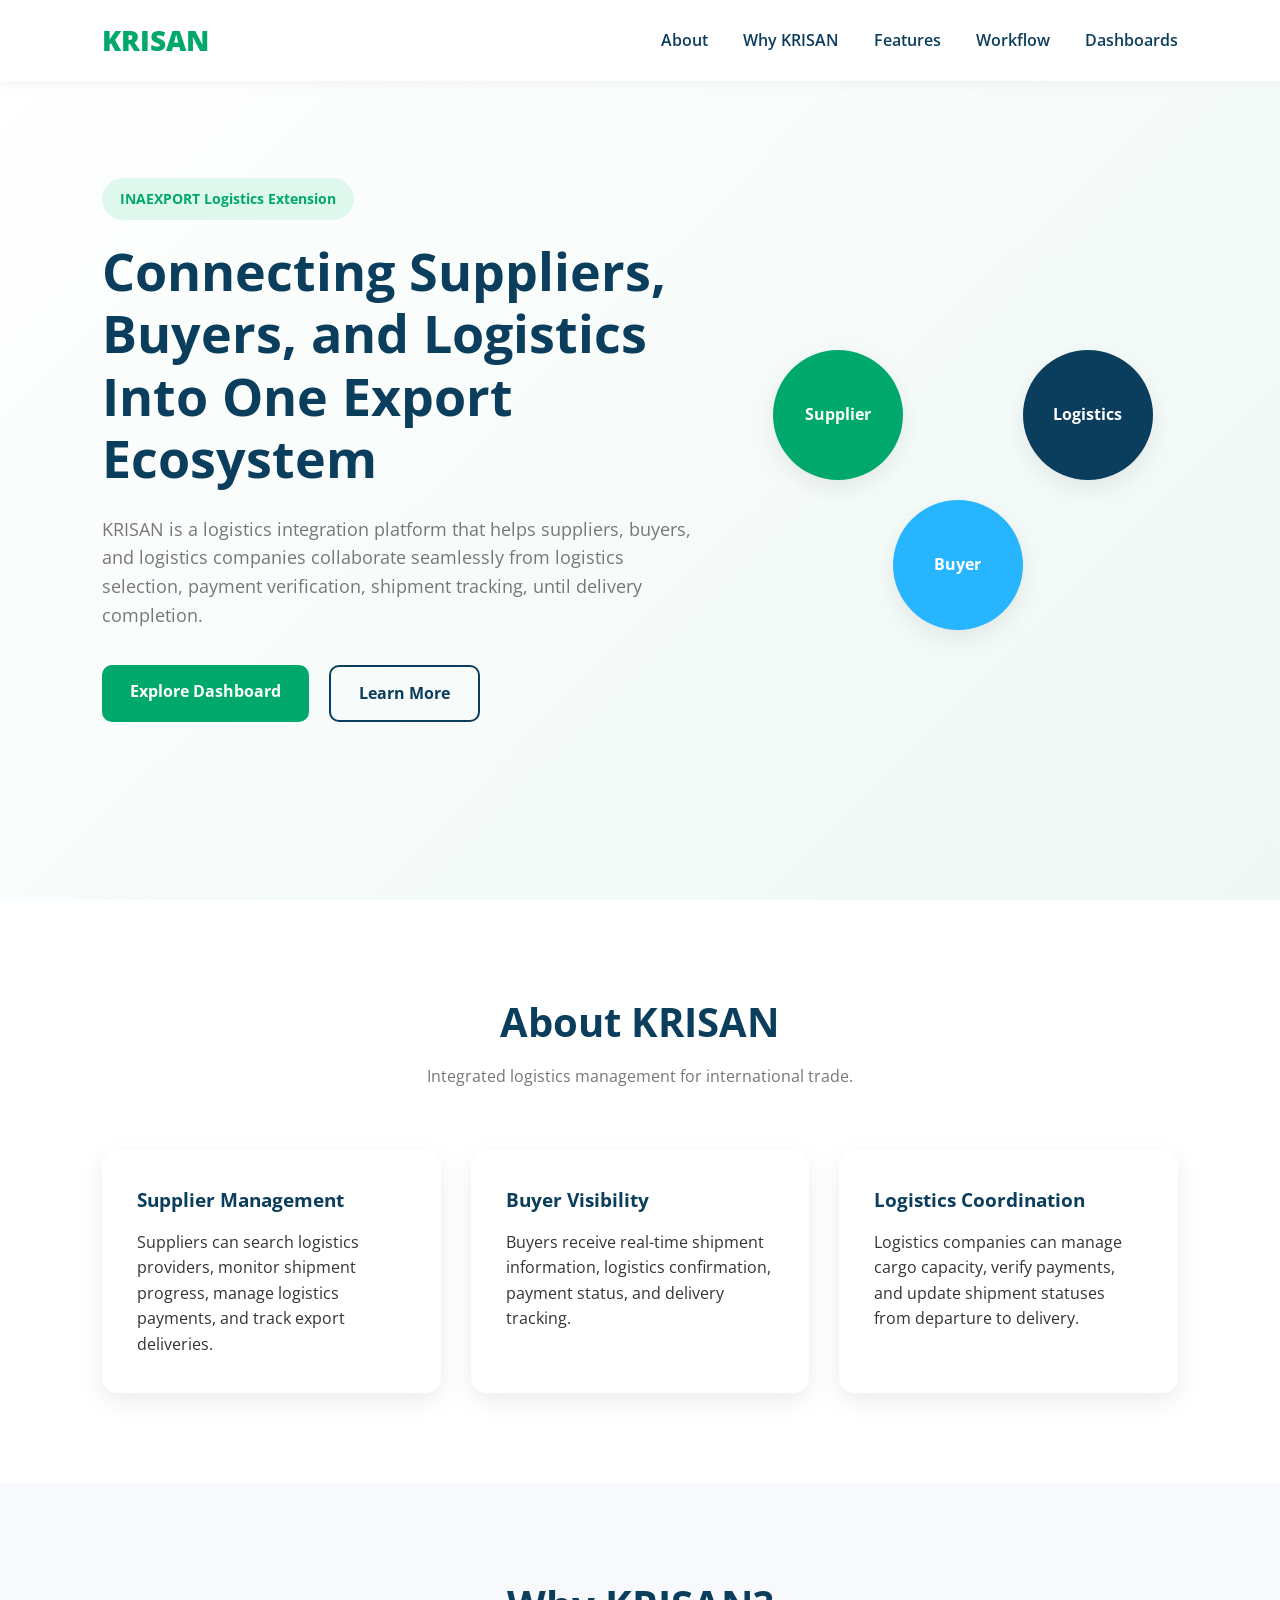
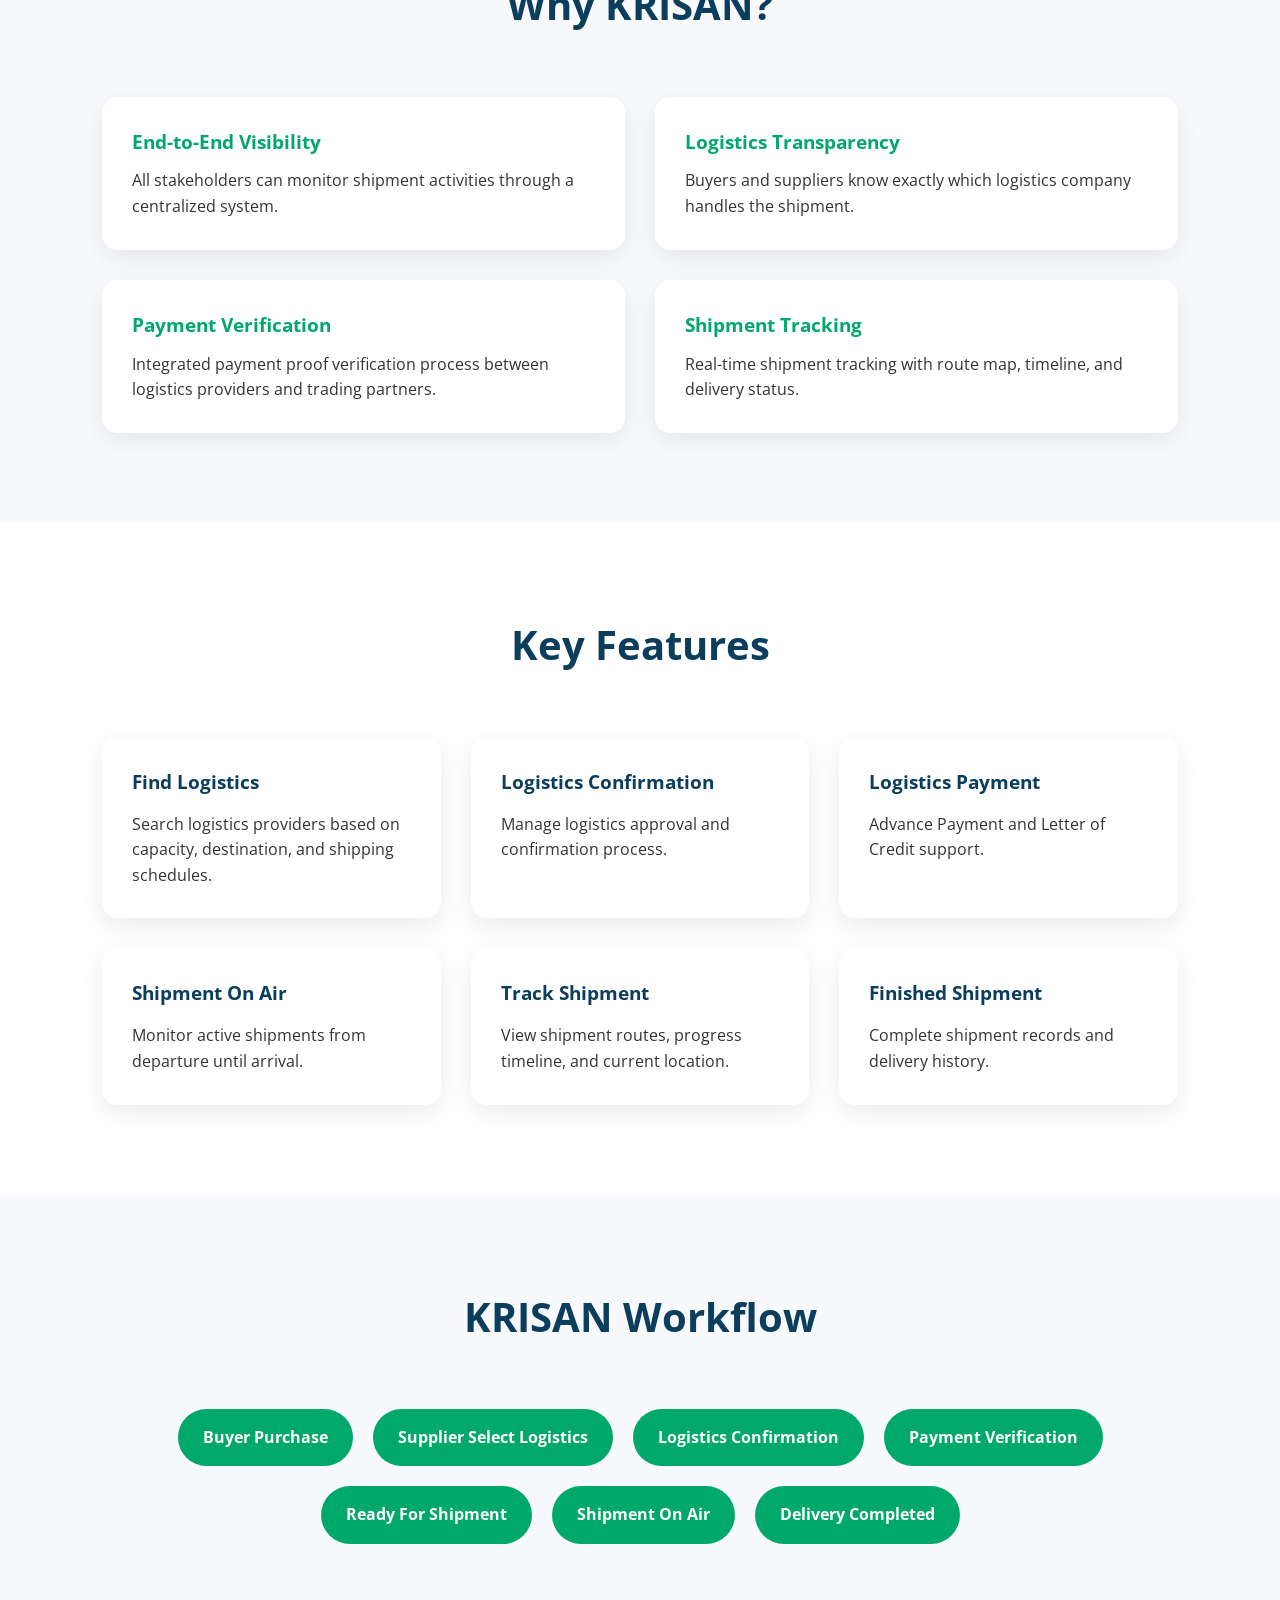
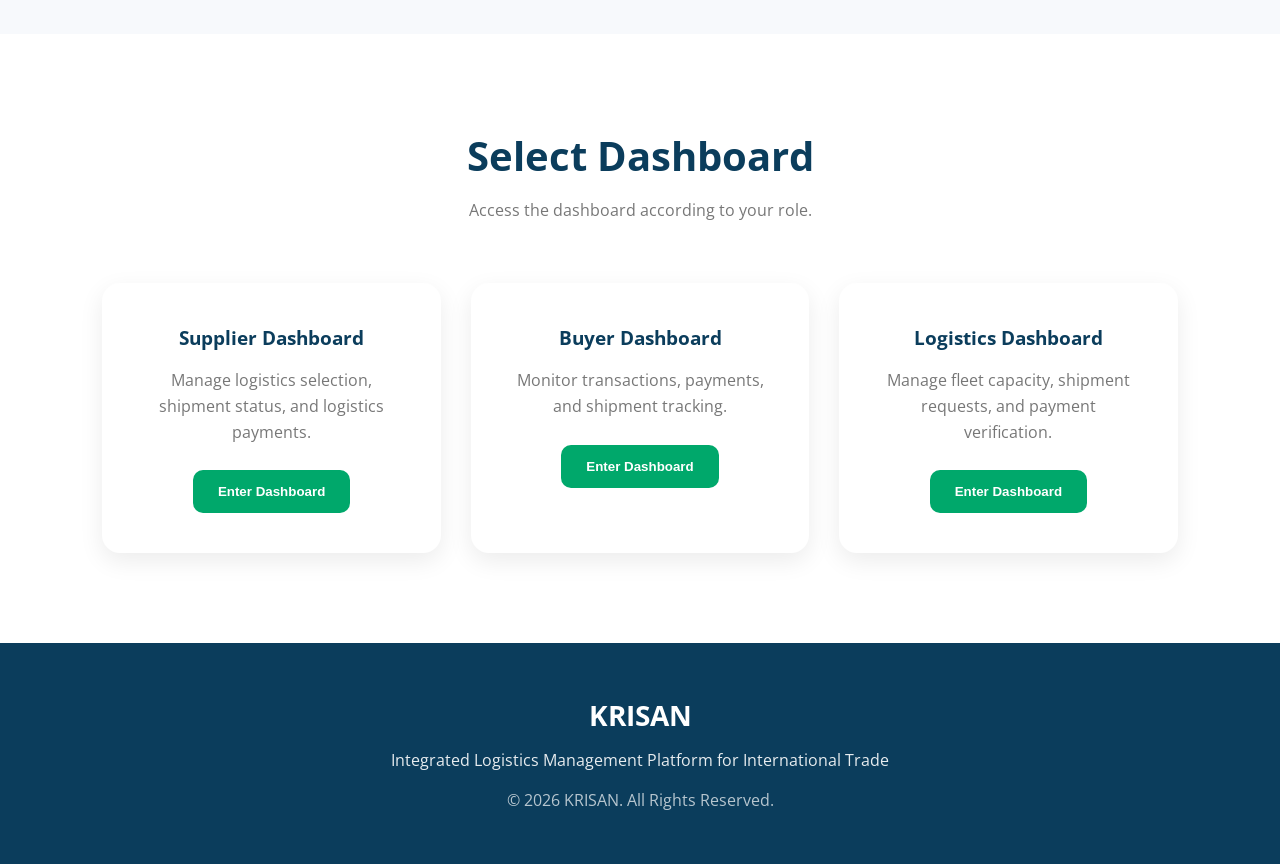
==== index.html @ 483bee22 "new" ====
<!DOCTYPE html>
<html lang="en">
<head>
    <meta charset="UTF-8">
    <meta name="viewport" content="width=device-width, initial-scale=1.0">
    <title>KRISAN - Logistics Integration Platform</title>

    <!-- Open Sans -->
    <link href="https://fonts.googleapis.com/css2?family=Open+Sans:wght@300;400;500;600;700;800&display=swap" rel="stylesheet">

    <link rel="stylesheet" href="style.css">
</head>
<body>

    <!-- ================= NAVBAR ================= -->

    <nav class="navbar">
        <div class="logo">
            KRISAN
        </div>

        <ul class="nav-links">
            <li><a href="#about">About</a></li>
            <li><a href="#why">Why KRISAN</a></li>
            <li><a href="#features">Features</a></li>
            <li><a href="#workflow">Workflow</a></li>
            <li><a href="#dashboards">Dashboards</a></li>
        </ul>
    </nav>

    <!-- ================= HERO ================= -->

    <section class="hero">

        <div class="hero-content">

            <span class="hero-badge">
                INAEXPORT Logistics Extension
            </span>

            <h1>
                Connecting Suppliers, Buyers, and Logistics
                Into One Export Ecosystem
            </h1>

            <p>
                KRISAN is a logistics integration platform that helps
                suppliers, buyers, and logistics companies collaborate
                seamlessly from logistics selection, payment verification,
                shipment tracking, until delivery completion.
            </p>

            <div class="hero-buttons">
                <a href="#dashboards" class="btn-primary">
                    Explore Dashboard
                </a>

                <a href="#workflow" class="btn-secondary">
                    Learn More
                </a>
            </div>

        </div>

        <div class="hero-illustration">

            <div class="network-box">

                <div class="node supplier">
                    Supplier
                </div>

                <div class="node logistics">
                    Logistics
                </div>

                <div class="node buyer">
                    Buyer
                </div>

            </div>

        </div>

    </section>

    <!-- ================= ABOUT ================= -->

    <section id="about" class="section">

        <div class="section-header">
            <h2>About KRISAN</h2>
            <p>Integrated logistics management for international trade.</p>
        </div>

        <div class="about-grid">

            <div class="about-card">
                <h3>Supplier Management</h3>
                <p>
                    Suppliers can search logistics providers,
                    monitor shipment progress, manage logistics payments,
                    and track export deliveries.
                </p>
            </div>

            <div class="about-card">
                <h3>Buyer Visibility</h3>
                <p>
                    Buyers receive real-time shipment information,
                    logistics confirmation, payment status,
                    and delivery tracking.
                </p>
            </div>

            <div class="about-card">
                <h3>Logistics Coordination</h3>
                <p>
                    Logistics companies can manage cargo capacity,
                    verify payments, and update shipment statuses
                    from departure to delivery.
                </p>
            </div>

        </div>

    </section>

    <!-- ================= WHY KRISAN ================= -->

    <section id="why" class="section light">

        <div class="section-header">
            <h2>Why KRISAN?</h2>
        </div>

        <div class="why-container">

            <div class="why-item">
                <h3>End-to-End Visibility</h3>
                <p>
                    All stakeholders can monitor shipment activities
                    through a centralized system.
                </p>
            </div>

            <div class="why-item">
                <h3>Logistics Transparency</h3>
                <p>
                    Buyers and suppliers know exactly which logistics
                    company handles the shipment.
                </p>
            </div>

            <div class="why-item">
                <h3>Payment Verification</h3>
                <p>
                    Integrated payment proof verification process
                    between logistics providers and trading partners.
                </p>
            </div>

            <div class="why-item">
                <h3>Shipment Tracking</h3>
                <p>
                    Real-time shipment tracking with route map,
                    timeline, and delivery status.
                </p>
            </div>

        </div>

    </section>

    <!-- ================= FEATURES ================= -->

    <section id="features" class="section">

        <div class="section-header">
            <h2>Key Features</h2>
        </div>

        <div class="features-grid">

            <div class="feature-card">
                <h3>Find Logistics</h3>
                <p>
                    Search logistics providers based on capacity,
                    destination, and shipping schedules.
                </p>
            </div>

            <div class="feature-card">
                <h3>Logistics Confirmation</h3>
                <p>
                    Manage logistics approval and confirmation process.
                </p>
            </div>

            <div class="feature-card">
                <h3>Logistics Payment</h3>
                <p>
                    Advance Payment and Letter of Credit support.
                </p>
            </div>

            <div class="feature-card">
                <h3>Shipment On Air</h3>
                <p>
                    Monitor active shipments from departure until arrival.
                </p>
            </div>

            <div class="feature-card">
                <h3>Track Shipment</h3>
                <p>
                    View shipment routes, progress timeline,
                    and current location.
                </p>
            </div>

            <div class="feature-card">
                <h3>Finished Shipment</h3>
                <p>
                    Complete shipment records and delivery history.
                </p>
            </div>

        </div>

    </section>

    <!-- ================= WORKFLOW ================= -->

    <section id="workflow" class="section light">

        <div class="section-header">
            <h2>KRISAN Workflow</h2>
        </div>

        <div class="workflow">

            <div class="workflow-step">
                Buyer Purchase
            </div>

            <div class="workflow-step">
                Supplier Select Logistics
            </div>

            <div class="workflow-step">
                Logistics Confirmation
            </div>

            <div class="workflow-step">
                Payment Verification
            </div>

            <div class="workflow-step">
                Ready For Shipment
            </div>

            <div class="workflow-step">
                Shipment On Air
            </div>

            <div class="workflow-step">
                Delivery Completed
            </div>

        </div>

    </section>

    <!-- ================= DASHBOARDS ================= -->

    <section id="dashboards" class="section">

        <div class="section-header">
            <h2>Select Dashboard</h2>
            <p>
                Access the dashboard according to your role.
            </p>
        </div>

        <div class="dashboard-grid">

            <div class="dashboard-card">

                <h3>Supplier Dashboard</h3>

                <p>
                    Manage logistics selection, shipment status,
                    and logistics payments.
                </p>

                <button onclick="goSupplier()">
                    Enter Dashboard
                </button>

            </div>

            <div class="dashboard-card">

                <h3>Buyer Dashboard</h3>

                <p>
                    Monitor transactions, payments,
                    and shipment tracking.
                </p>

                <button onclick="goBuyer()">
                    Enter Dashboard
                </button>

            </div>

            <div class="dashboard-card">

                <h3>Logistics Dashboard</h3>

                <p>
                    Manage fleet capacity, shipment requests,
                    and payment verification.
                </p>
                
                <button onclick="goLogistics()">
                    Enter Dashboard
                </button>

            </div>

        </div>

    </section>

    <!-- ================= FOOTER ================= -->

    <footer>

        <h3>KRISAN</h3>

        <p>
            Integrated Logistics Management Platform for International Trade
        </p>

        <p class="copyright">
            © 2026 KRISAN. All Rights Reserved.
        </p>

    </footer>

    <script src="script.js"></script>

</body>
</html>
---- style.css ----
/* =========================
   ROOT
========================= */

:root{
    --primary:#00A86B;
    --primary-dark:#008c59;
    --secondary:#0B3D5C;
    --light:#F7F9FC;
    --white:#FFFFFF;
    --text:#333333;
    --gray:#777777;
    --shadow:0 8px 25px rgba(0,0,0,0.08);
}

*{
    margin:0;
    padding:0;
    box-sizing:border-box;
}

html{
    scroll-behavior:smooth;
}

body{
    font-family:'Open Sans',sans-serif;
    color:var(--text);
    background:#fff;
    line-height:1.6;
}

/* =========================
   NAVBAR
========================= */

.navbar{
    position:fixed;
    top:0;
    left:0;
    width:100%;
    background:white;
    display:flex;
    justify-content:space-between;
    align-items:center;
    padding:18px 8%;
    z-index:1000;
    box-shadow:0 2px 12px rgba(0,0,0,0.05);
}

.logo{
    font-size:28px;
    font-weight:800;
    color:var(--primary);
}

.nav-links{
    display:flex;
    list-style:none;
    gap:35px;
}

.nav-links a{
    text-decoration:none;
    color:var(--secondary);
    font-weight:600;
    transition:.3s;
}

.nav-links a:hover{
    color:var(--primary);
}

/* =========================
   HERO
========================= */

.hero{
    min-height:100vh;
    display:flex;
    align-items:center;
    justify-content:space-between;
    padding:120px 8%;
    background:linear-gradient(
        135deg,
        #ffffff,
        #eef8f4
    );
}

.hero-content{
    width:55%;
}

.hero-badge{
    display:inline-block;
    background:#dff8ee;
    color:var(--primary);
    padding:10px 18px;
    border-radius:30px;
    font-size:14px;
    font-weight:700;
    margin-bottom:20px;
}

.hero-content h1{
    font-size:52px;
    line-height:1.2;
    color:var(--secondary);
    margin-bottom:25px;
}

.hero-content p{
    font-size:18px;
    color:var(--gray);
    margin-bottom:35px;
}

.hero-buttons{
    display:flex;
    gap:20px;
}

.btn-primary{
    text-decoration:none;
    background:var(--primary);
    color:white;
    padding:14px 28px;
    border-radius:10px;
    font-weight:700;
    transition:.3s;
}

.btn-primary:hover{
    background:var(--primary-dark);
}

.btn-secondary{
    text-decoration:none;
    border:2px solid var(--secondary);
    color:var(--secondary);
    padding:14px 28px;
    border-radius:10px;
    font-weight:700;
    transition:.3s;
}

.btn-secondary:hover{
    background:var(--secondary);
    color:white;
}

/* =========================
   HERO NETWORK
========================= */

.hero-illustration{
    width:40%;
    display:flex;
    justify-content:center;
}

.network-box{
    width:380px;
    height:380px;
    position:relative;
}

.node{
    width:130px;
    height:130px;
    border-radius:50%;
    display:flex;
    align-items:center;
    justify-content:center;
    color:white;
    font-weight:700;
    position:absolute;
    box-shadow:var(--shadow);
    transition:.4s;
}

.supplier{
    background:var(--primary);
    left:0;
    top:100px;
}

.logistics{
    background:var(--secondary);
    right:0;
    top:100px;
}

.buyer{
    background:#28b5ff;
    left:120px;
    bottom:0;
}

/* =========================
   SECTION
========================= */

.section{
    padding:90px 8%;
}

.light{
    background:var(--light);
}

.section-header{
    text-align:center;
    margin-bottom:60px;
}

.section-header h2{
    font-size:40px;
    color:var(--secondary);
    margin-bottom:10px;
}

.section-header p{
    color:var(--gray);
}

/* =========================
   ABOUT
========================= */

.about-grid{
    display:grid;
    grid-template-columns:repeat(3,1fr);
    gap:30px;
}

.about-card{
    background:white;
    padding:35px;
    border-radius:15px;
    box-shadow:var(--shadow);
}

.about-card h3{
    color:var(--secondary);
    margin-bottom:15px;
}

/* =========================
   WHY
========================= */

.why-container{
    display:grid;
    grid-template-columns:repeat(2,1fr);
    gap:30px;
}

.why-item{
    background:white;
    padding:30px;
    border-radius:15px;
    box-shadow:var(--shadow);
}

.why-item h3{
    color:var(--primary);
    margin-bottom:12px;
}

/* =========================
   FEATURES
========================= */

.features-grid{
    display:grid;
    grid-template-columns:repeat(3,1fr);
    gap:30px;
}

.feature-card{
    background:white;
    padding:30px;
    border-radius:15px;
    box-shadow:var(--shadow);
    transition:.3s;
}

.feature-card:hover{
    transform:translateY(-8px);
}

.feature-card h3{
    color:var(--secondary);
    margin-bottom:15px;
}

/* =========================
   WORKFLOW
========================= */

.workflow{
    display:flex;
    flex-wrap:wrap;
    justify-content:center;
    gap:20px;
}

.workflow-step{
    background:var(--primary);
    color:white;
    padding:16px 25px;
    border-radius:30px;
    font-weight:700;
}

/* =========================
   DASHBOARD
========================= */

.dashboard-grid{
    display:grid;
    grid-template-columns:repeat(3,1fr);
    gap:30px;
}

.dashboard-card{
    background:white;
    border-radius:18px;
    padding:40px;
    text-align:center;
    box-shadow:var(--shadow);
    transition:.3s;
}

.dashboard-card:hover{
    transform:translateY(-10px);
}

.dashboard-card h3{
    color:var(--secondary);
    margin-bottom:15px;
}

.dashboard-card p{
    color:var(--gray);
    margin-bottom:25px;
}

.dashboard-card button{
    background:var(--primary);
    border:none;
    color:white;
    padding:14px 25px;
    border-radius:10px;
    cursor:pointer;
    font-weight:700;
    transition:.3s;
}

.dashboard-card button:hover{
    background:var(--primary-dark);
}

/* =========================
   FOOTER
========================= */

footer{
    background:var(--secondary);
    color:white;
    text-align:center;
    padding:50px 20px;
}

footer h3{
    font-size:28px;
    margin-bottom:10px;
}

footer p{
    opacity:.9;
}

.copyright{
    margin-top:15px;
    opacity:.7;
}

/* =========================
   SCROLL ANIMATION
========================= */

.hidden{
    opacity:0;
    transform:translateY(40px);
    transition:.8s;
}

.show{
    opacity:1;
    transform:translateY(0);
}

.active-link{
    color:var(--primary)!important;
}

/* =========================
   RESPONSIVE
========================= */

@media(max-width:992px){

    .hero{
        flex-direction:column;
        text-align:center;
    }

    .hero-content{
        width:100%;
        margin-bottom:60px;
    }

    .hero-illustration{
        width:100%;
    }

    .about-grid,
    .features-grid,
    .dashboard-grid{
        grid-template-columns:1fr;
    }

    .why-container{
        grid-template-columns:1fr;
    }

    .hero-content h1{
        font-size:40px;
    }

}

@media(max-width:768px){

    .navbar{
        flex-direction:column;
        gap:15px;
    }

    .nav-links{
        gap:15px;
        flex-wrap:wrap;
        justify-content:center;
    }

    .hero-content h1{
        font-size:32px;
    }

    .section-header h2{
        font-size:30px;
    }

}
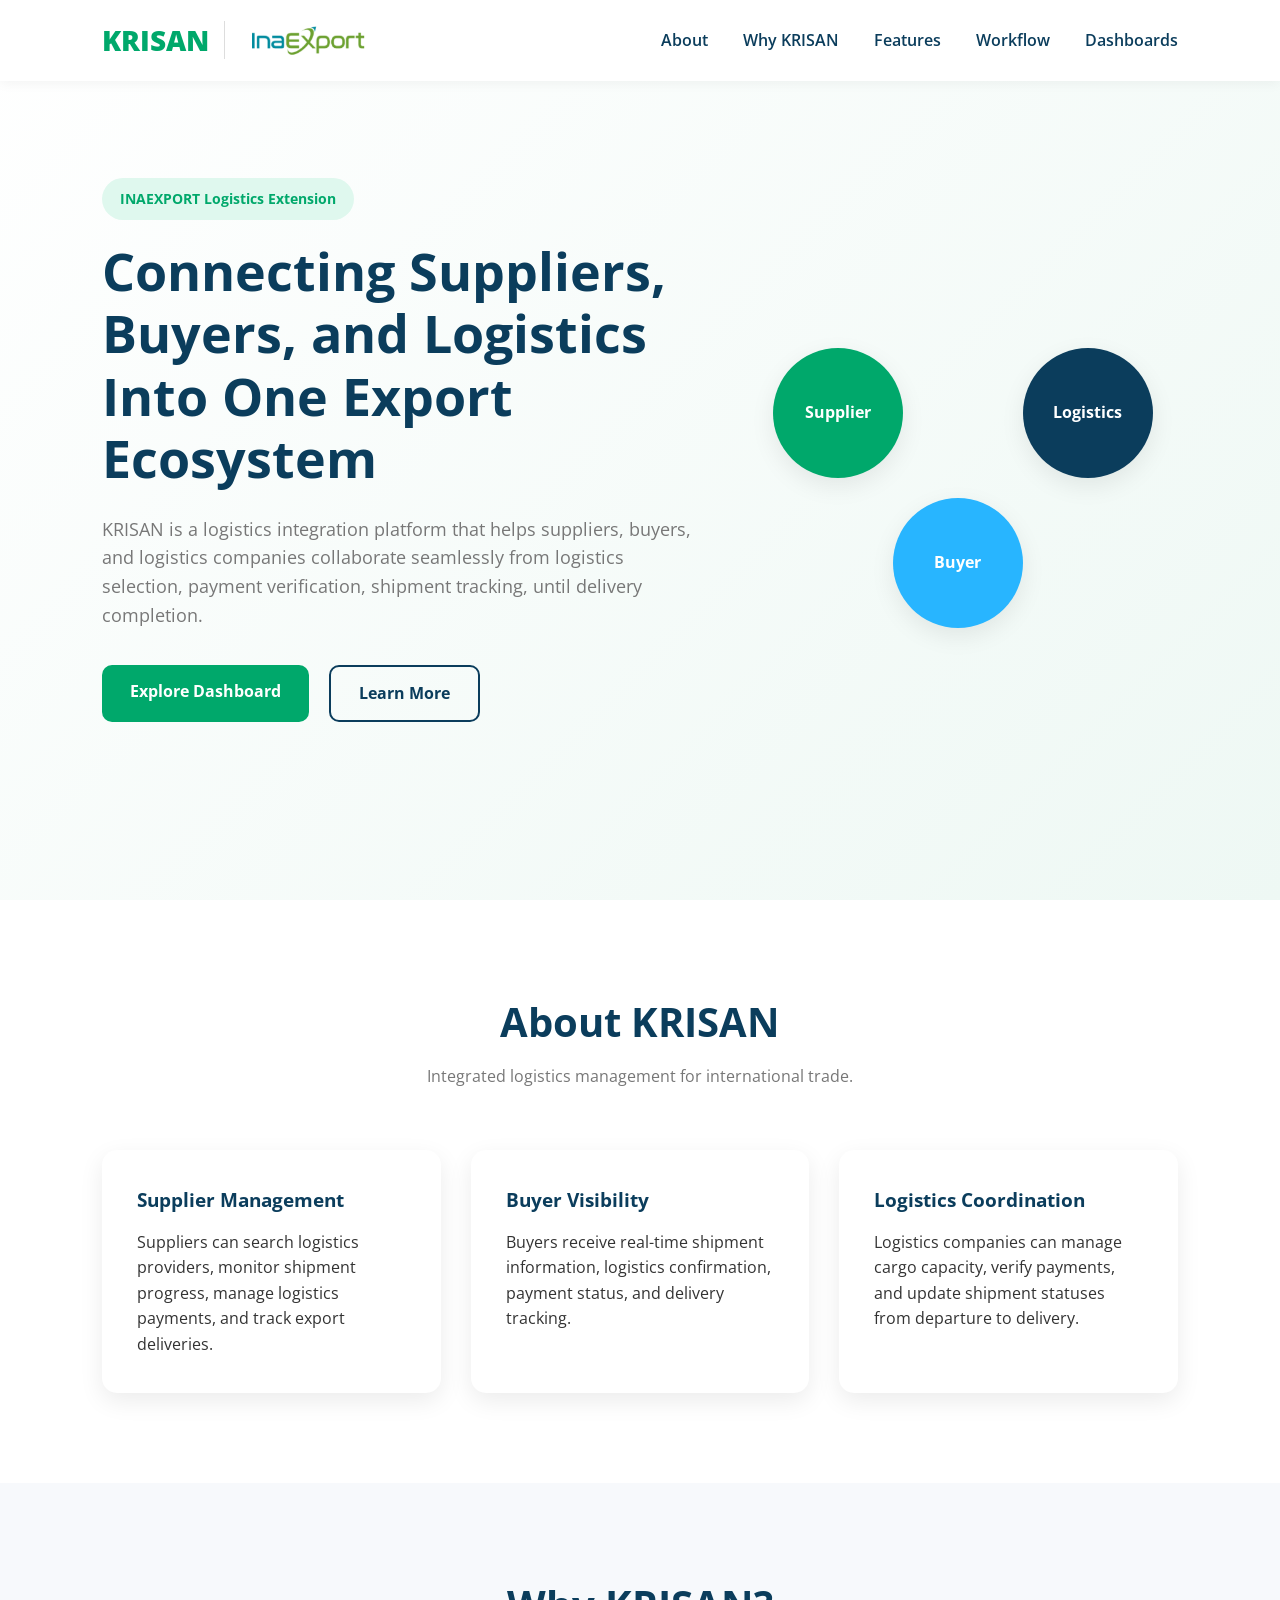
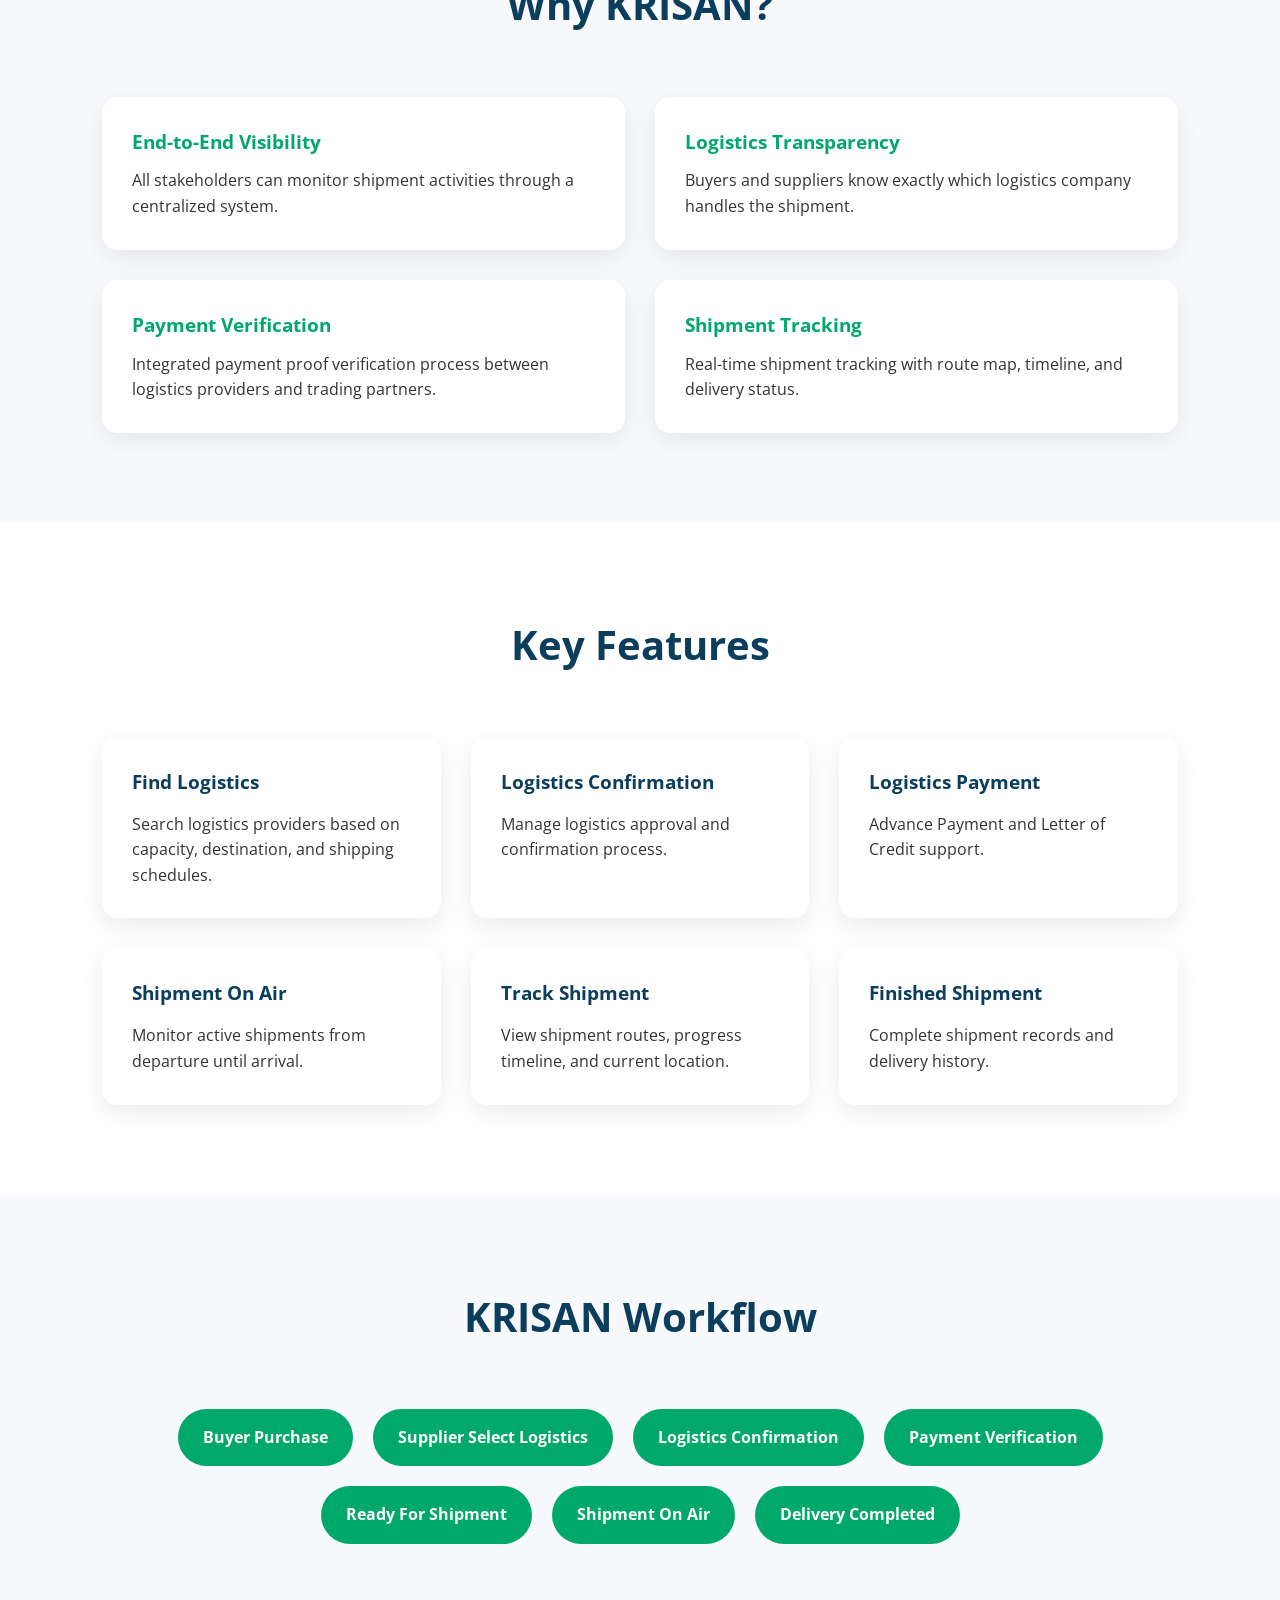
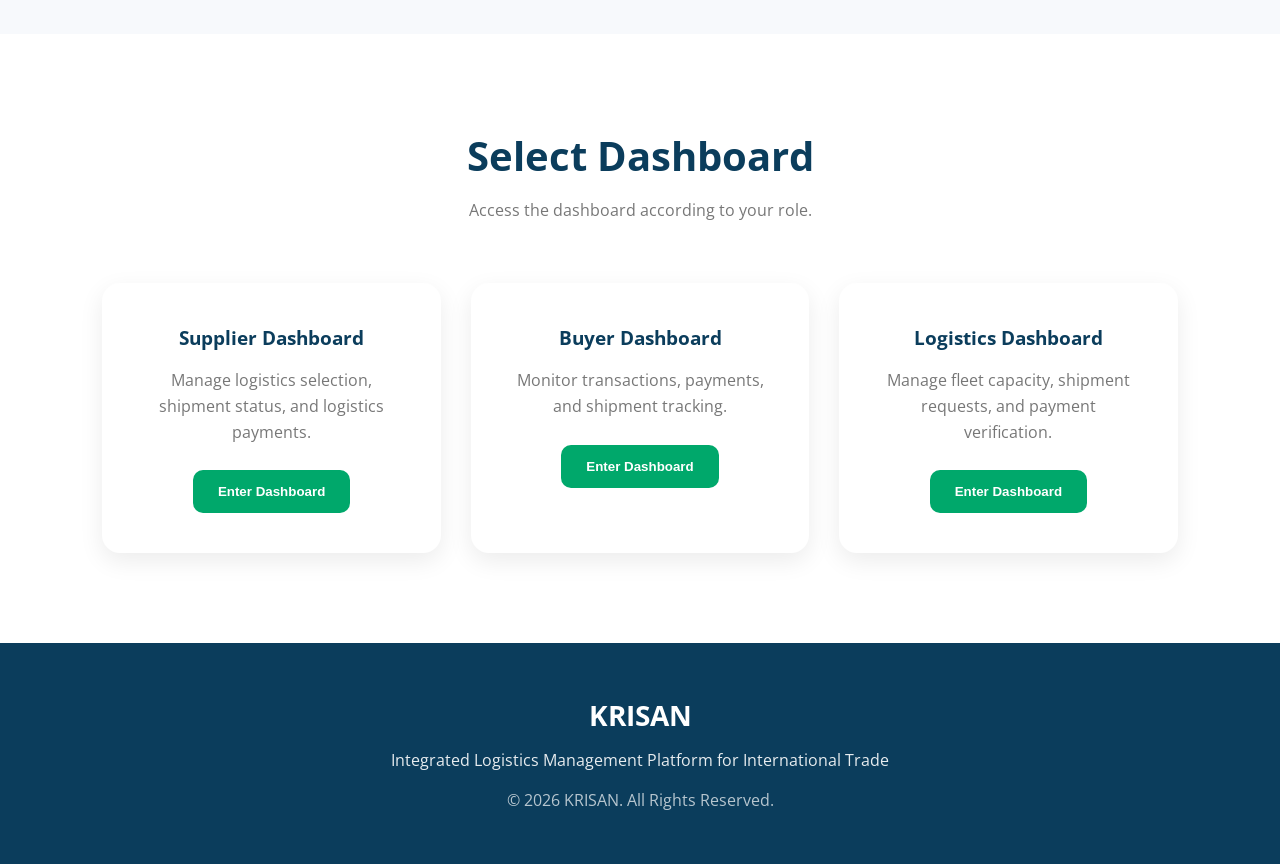
==== commit d2d59a6d: "Add files via upload" ====
--- a/index.html
+++ b/index.html
@@ -15,18 +15,26 @@
     <!-- ================= NAVBAR ================= -->
 
     <nav class="navbar">
-        <div class="logo">
-            KRISAN
-        </div>
-
-        <ul class="nav-links">
-            <li><a href="#about">About</a></li>
-            <li><a href="#why">Why KRISAN</a></li>
-            <li><a href="#features">Features</a></li>
-            <li><a href="#workflow">Workflow</a></li>
-            <li><a href="#dashboards">Dashboards</a></li>
-        </ul>
-    </nav>
+
+    <div class="nav-brand">
+    <div class="logo">KRISAN</div>
+
+    <div class="partner-logo">
+        <img src="assets/images/inaexport.png"
+             alt="InaExport"
+             class="inaexport-logo">
+    </div>
+</div>
+
+    <ul class="nav-links">
+        <li><a href="#about">About</a></li>
+        <li><a href="#why">Why KRISAN</a></li>
+        <li><a href="#features">Features</a></li>
+        <li><a href="#workflow">Workflow</a></li>
+        <li><a href="#dashboards">Dashboards</a></li>
+    </ul>
+
+</nav>
 
     <!-- ================= HERO ================= -->
 
--- a/style.css
+++ b/style.css
@@ -54,6 +54,20 @@
     color:var(--primary);
 }
 
+.nav-brand{
+    display:flex;
+    align-items:center;
+    gap:15px;
+}
+
+.inaexport-logo{
+    height:38px;
+    width:auto;
+    display:block;
+    padding-left:15px;
+    border-left:1px solid #ddd;
+}
+
 .nav-links{
     display:flex;
     list-style:none;
